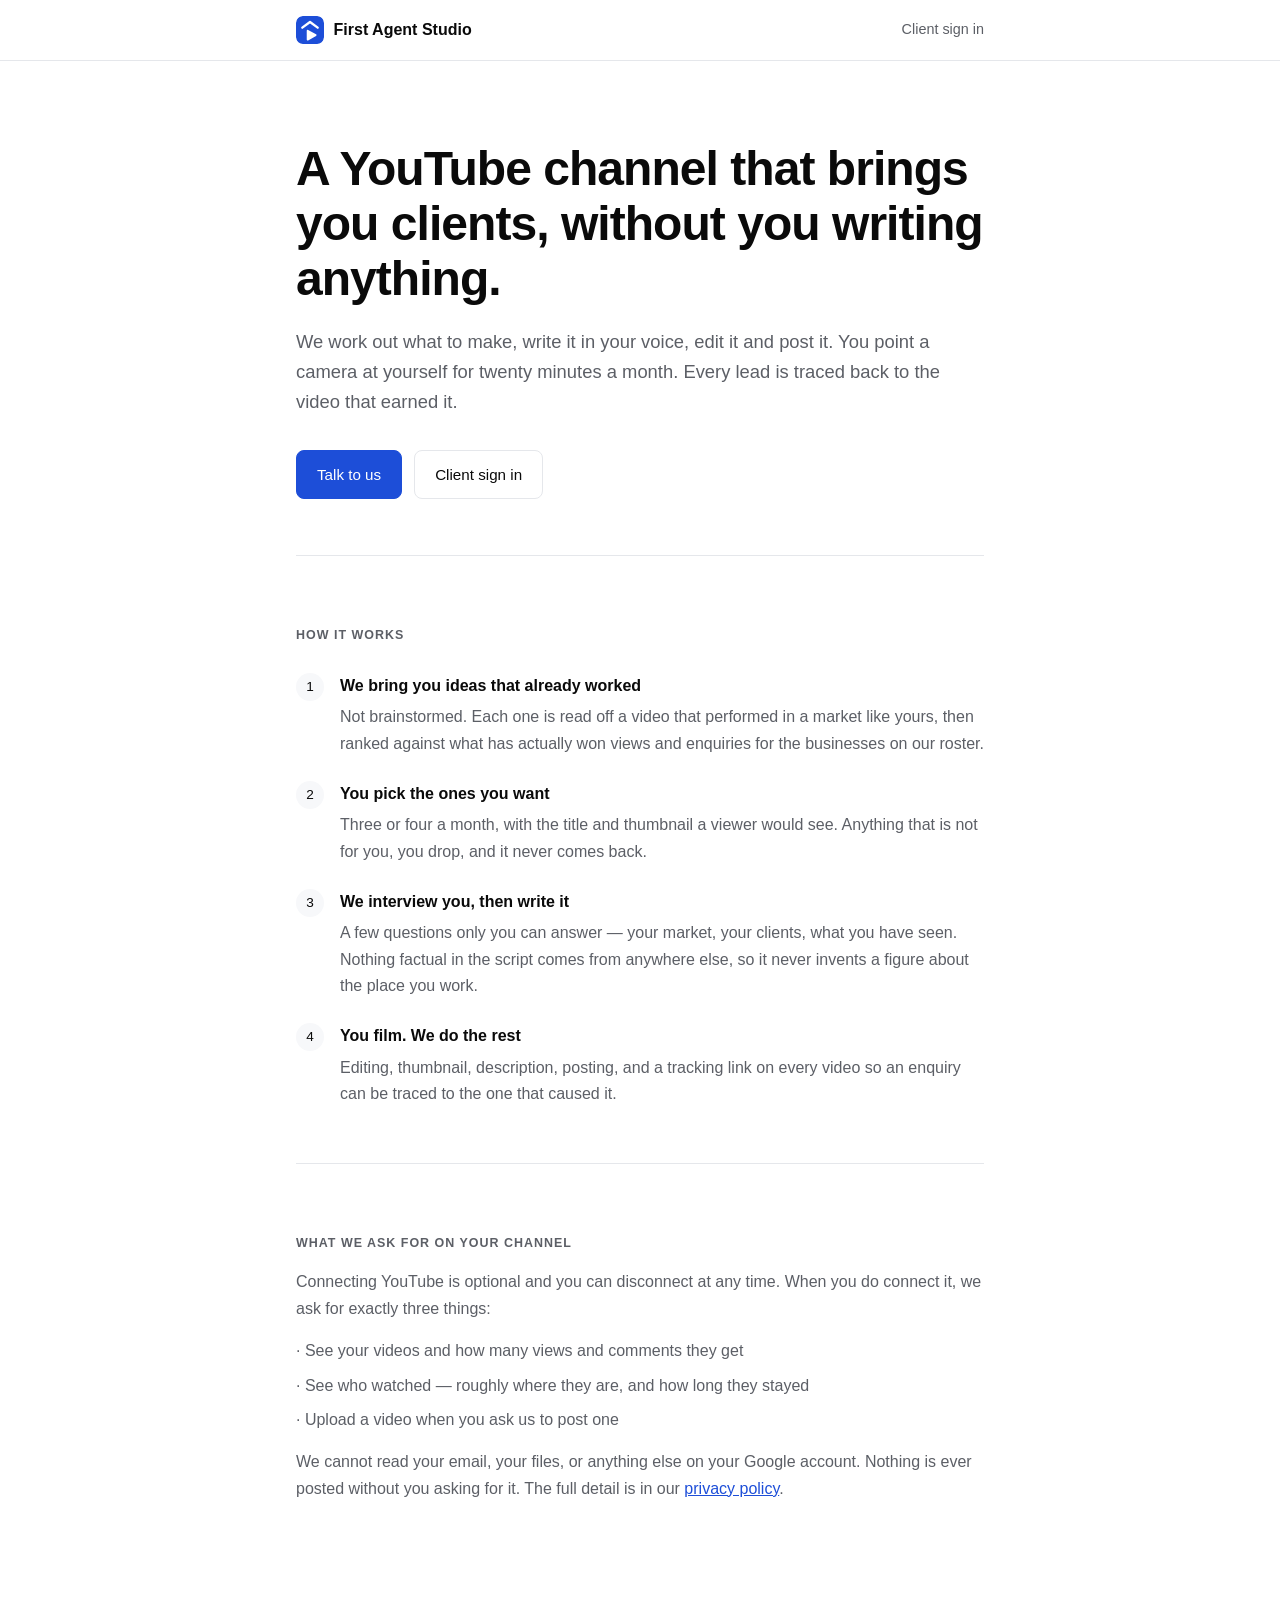
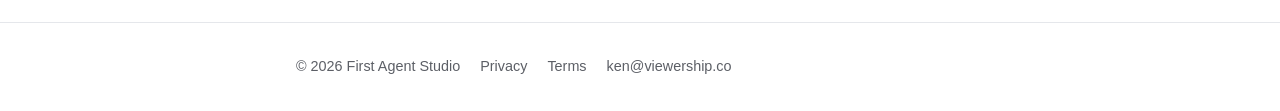
==== index.html @ 1d19e697 "A static site for the root domain, kept out of the app's deployment The app goes to app.firstagentst" ====
<!doctype html>
<html lang="en">
<head>
<meta charset="utf-8">
<meta name="viewport" content="width=device-width, initial-scale=1">
<title>First Agent Studio</title>
<meta name="description" content="YouTube production and lead attribution for local businesses. We work out what to make, write it in your voice, edit it and post it.">
<link rel="icon" href="logo.svg">
<link rel="stylesheet" href="styles.css">
</head>
<body>
<header><div class="wrap">
  <a class="brand" href="/"><img src="logo.svg" alt="">First Agent Studio</a>
  <nav><a href="https://app.firstagentstudio.com">Client sign in</a></nav>
</div></header>

<main class="wrap">
  <section>
    <h1>A YouTube channel that brings you clients, without you writing anything.</h1>
    <p class="lede">
      We work out what to make, write it in your voice, edit it and post it. You point a
      camera at yourself for twenty minutes a month. Every lead is traced back to the video
      that earned it.
    </p>
    <div class="actions">
      <a class="btn" href="mailto:ken@viewership.co?subject=First%20Agent%20Studio">Talk to us</a>
      <a class="btn ghost" href="https://app.firstagentstudio.com">Client sign in</a>
    </div>
  </section>

  <section>
    <p class="eyebrow">How it works</p>
    <ol class="steps">
      <li><span class="n">1</span><div>
        <strong>We bring you ideas that already worked</strong>
        <p>Not brainstormed. Each one is read off a video that performed in a market like
        yours, then ranked against what has actually won views and enquiries for the
        businesses on our roster.</p>
      </div></li>
      <li><span class="n">2</span><div>
        <strong>You pick the ones you want</strong>
        <p>Three or four a month, with the title and thumbnail a viewer would see. Anything
        that is not for you, you drop, and it never comes back.</p>
      </div></li>
      <li><span class="n">3</span><div>
        <strong>We interview you, then write it</strong>
        <p>A few questions only you can answer — your market, your clients, what you have
        seen. Nothing factual in the script comes from anywhere else, so it never invents a
        figure about the place you work.</p>
      </div></li>
      <li><span class="n">4</span><div>
        <strong>You film. We do the rest</strong>
        <p>Editing, thumbnail, description, posting, and a tracking link on every video so an
        enquiry can be traced to the one that caused it.</p>
      </div></li>
    </ol>
  </section>

  <section>
    <p class="eyebrow">What we ask for on your channel</p>
    <p>Connecting YouTube is optional and you can disconnect at any time. When you do connect
    it, we ask for exactly three things:</p>
    <ul class="plain">
      <li>See your videos and how many views and comments they get</li>
      <li>See who watched — roughly where they are, and how long they stayed</li>
      <li>Upload a video when you ask us to post one</li>
    </ul>
    <p>We cannot read your email, your files, or anything else on your Google account.
    Nothing is ever posted without you asking for it. The full detail is in our
    <a href="privacy.html">privacy policy</a>.</p>
  </section>
</main>

<footer><div class="wrap">
  <span>© 2026 First Agent Studio</span>
  <a href="privacy.html">Privacy</a>
  <a href="terms.html">Terms</a>
  <a href="mailto:ken@viewership.co">ken@viewership.co</a>
</div></footer>
</body>
</html>
---- styles.css ----
/*
  One stylesheet, no build step.

  This site exists to be live on a real domain quickly: Google will not verify the YouTube
  scopes against localhost, and a privacy policy that is not published is not a policy. Flat
  HTML deploys to GitHub Pages straight from the repository, so connecting a domain is a DNS
  record rather than a pipeline.
*/
:root {
  --bg: #ffffff;
  --fg: #0a0a0a;
  --muted: #5c5f66;
  --border: #e5e7eb;
  --surface: #f7f8fa;
  --accent: #1d4ed8;
}
@media (prefers-color-scheme: dark) {
  :root {
    --bg: #0b0c0e;
    --fg: #f4f5f7;
    --muted: #9ca3af;
    --border: #23262b;
    --surface: #131519;
    --accent: #6d92ff;
  }
}
* { box-sizing: border-box; }
body {
  margin: 0;
  background: var(--bg);
  color: var(--fg);
  font: 16px/1.65 -apple-system, BlinkMacSystemFont, "Segoe UI", Inter, Helvetica, Arial, sans-serif;
  -webkit-font-smoothing: antialiased;
}
a { color: var(--accent); }
code { font-size: 0.9em; background: var(--surface); padding: 0.1em 0.35em; border-radius: 4px; }
.wrap { max-width: 46rem; margin: 0 auto; padding: 0 1.5rem; }
.prose { max-width: 38rem; }

header { border-bottom: 1px solid var(--border); }
header .wrap { display: flex; align-items: center; gap: 0.75rem; padding-top: 1rem; padding-bottom: 1rem; }
.brand { display: flex; align-items: center; gap: 0.6rem; font-weight: 600; color: var(--fg); text-decoration: none; }
.brand img { width: 28px; height: 28px; border-radius: 7px; }
header nav { margin-left: auto; font-size: 0.9rem; }
header nav a { color: var(--muted); text-decoration: none; }
header nav a:hover { color: var(--fg); }

h1 { font-size: clamp(2rem, 5vw, 3rem); line-height: 1.15; letter-spacing: -0.02em; margin: 0; }
h2 { font-size: 1.15rem; margin: 2.5rem 0 0; }
.eyebrow { font-size: 0.78rem; font-weight: 600; letter-spacing: 0.08em; text-transform: uppercase; color: var(--muted); }
.lede { font-size: 1.15rem; color: var(--muted); margin: 1.25rem 0 0; }
p { color: var(--muted); }
.prose p, .prose li { color: var(--muted); }
.prose h2 + p { margin-top: 0.5rem; }

section { padding: 3.5rem 0; border-top: 1px solid var(--border); }
section:first-of-type { border-top: 0; padding-top: 5rem; }

.actions { display: flex; flex-wrap: wrap; gap: 0.75rem; margin-top: 2rem; }
.btn {
  display: inline-block; padding: 0.7rem 1.25rem; border-radius: 8px;
  font-size: 0.95rem; font-weight: 500; text-decoration: none;
  background: var(--accent); color: #fff; border: 1px solid var(--accent);
}
.btn.ghost { background: transparent; color: var(--fg); border-color: var(--border); }
.btn:hover { opacity: 0.9; }

ol.steps { list-style: none; padding: 0; margin: 1.75rem 0 0; }
ol.steps li { display: flex; gap: 1rem; margin-top: 1.5rem; }
ol.steps .n {
  flex: 0 0 1.75rem; height: 1.75rem; border-radius: 50%; background: var(--surface);
  display: grid; place-items: center; font-size: 0.85rem; font-weight: 500; color: var(--fg);
}
ol.steps strong { color: var(--fg); font-weight: 600; }
ol.steps p { margin: 0.3rem 0 0; }

ul.plain { list-style: none; padding: 0; }
ul.plain li { margin-top: 0.5rem; color: var(--muted); }
ul.plain li::before { content: "· "; }

footer { border-top: 1px solid var(--border); margin-top: 3rem; }
footer .wrap { display: flex; flex-wrap: wrap; gap: 0.4rem 1.25rem; padding: 2rem 1.5rem; font-size: 0.9rem; color: var(--muted); }
footer a { color: var(--muted); text-decoration: none; }
footer a:hover { color: var(--fg); }
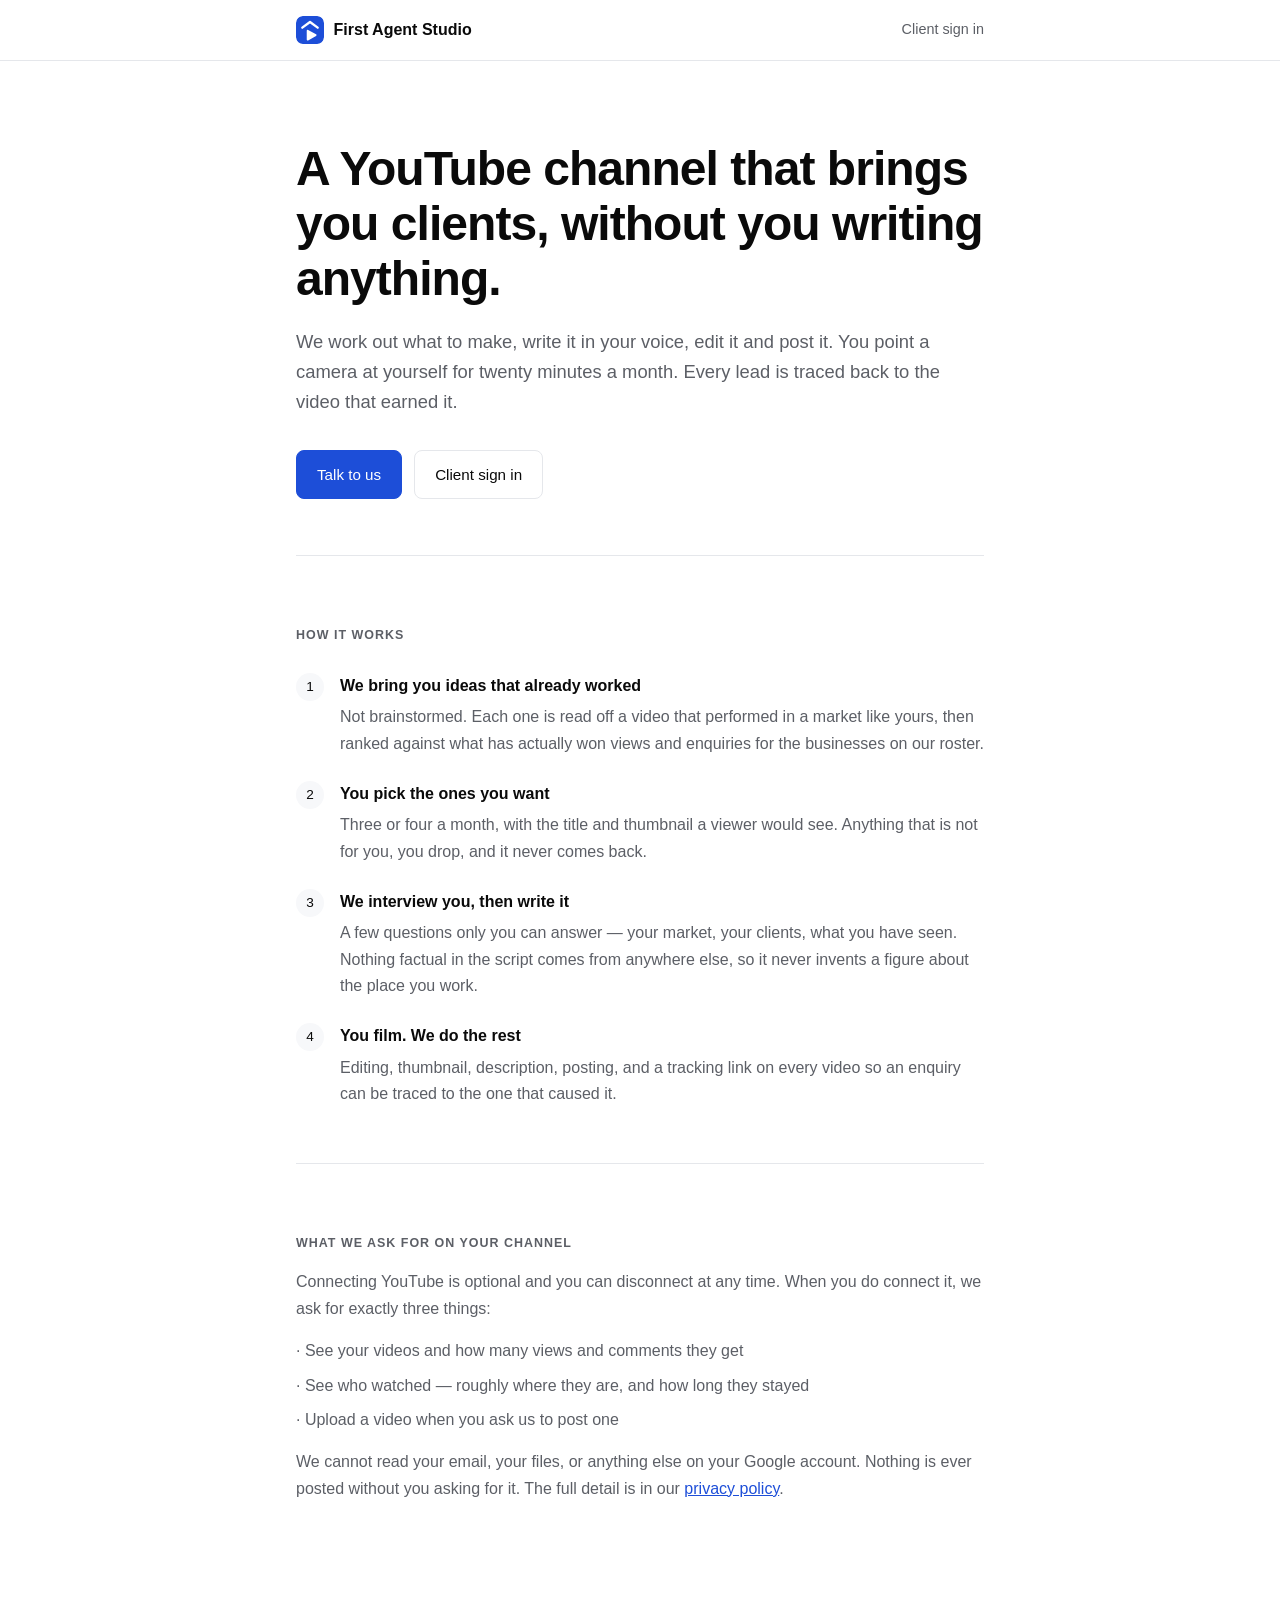
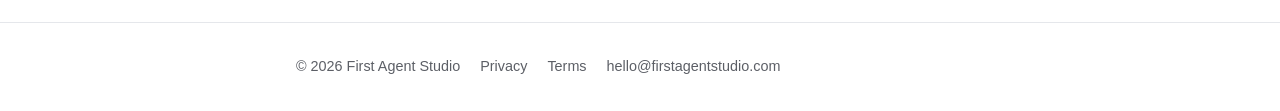
==== commit 2878e2a2: "Contact email: hello@firstagentstudio.com" ====
--- a/index.html
+++ b/index.html
@@ -23,7 +23,7 @@
       that earned it.
     </p>
     <div class="actions">
-      <a class="btn" href="mailto:ken@viewership.co?subject=First%20Agent%20Studio">Talk to us</a>
+      <a class="btn" href="mailto:hello@firstagentstudio.com?subject=First%20Agent%20Studio">Talk to us</a>
       <a class="btn ghost" href="https://app.firstagentstudio.com">Client sign in</a>
     </div>
   </section>
@@ -75,7 +75,7 @@
   <span>© 2026 First Agent Studio</span>
   <a href="privacy.html">Privacy</a>
   <a href="terms.html">Terms</a>
-  <a href="mailto:ken@viewership.co">ken@viewership.co</a>
+  <a href="mailto:hello@firstagentstudio.com">hello@firstagentstudio.com</a>
 </div></footer>
 </body>
 </html>
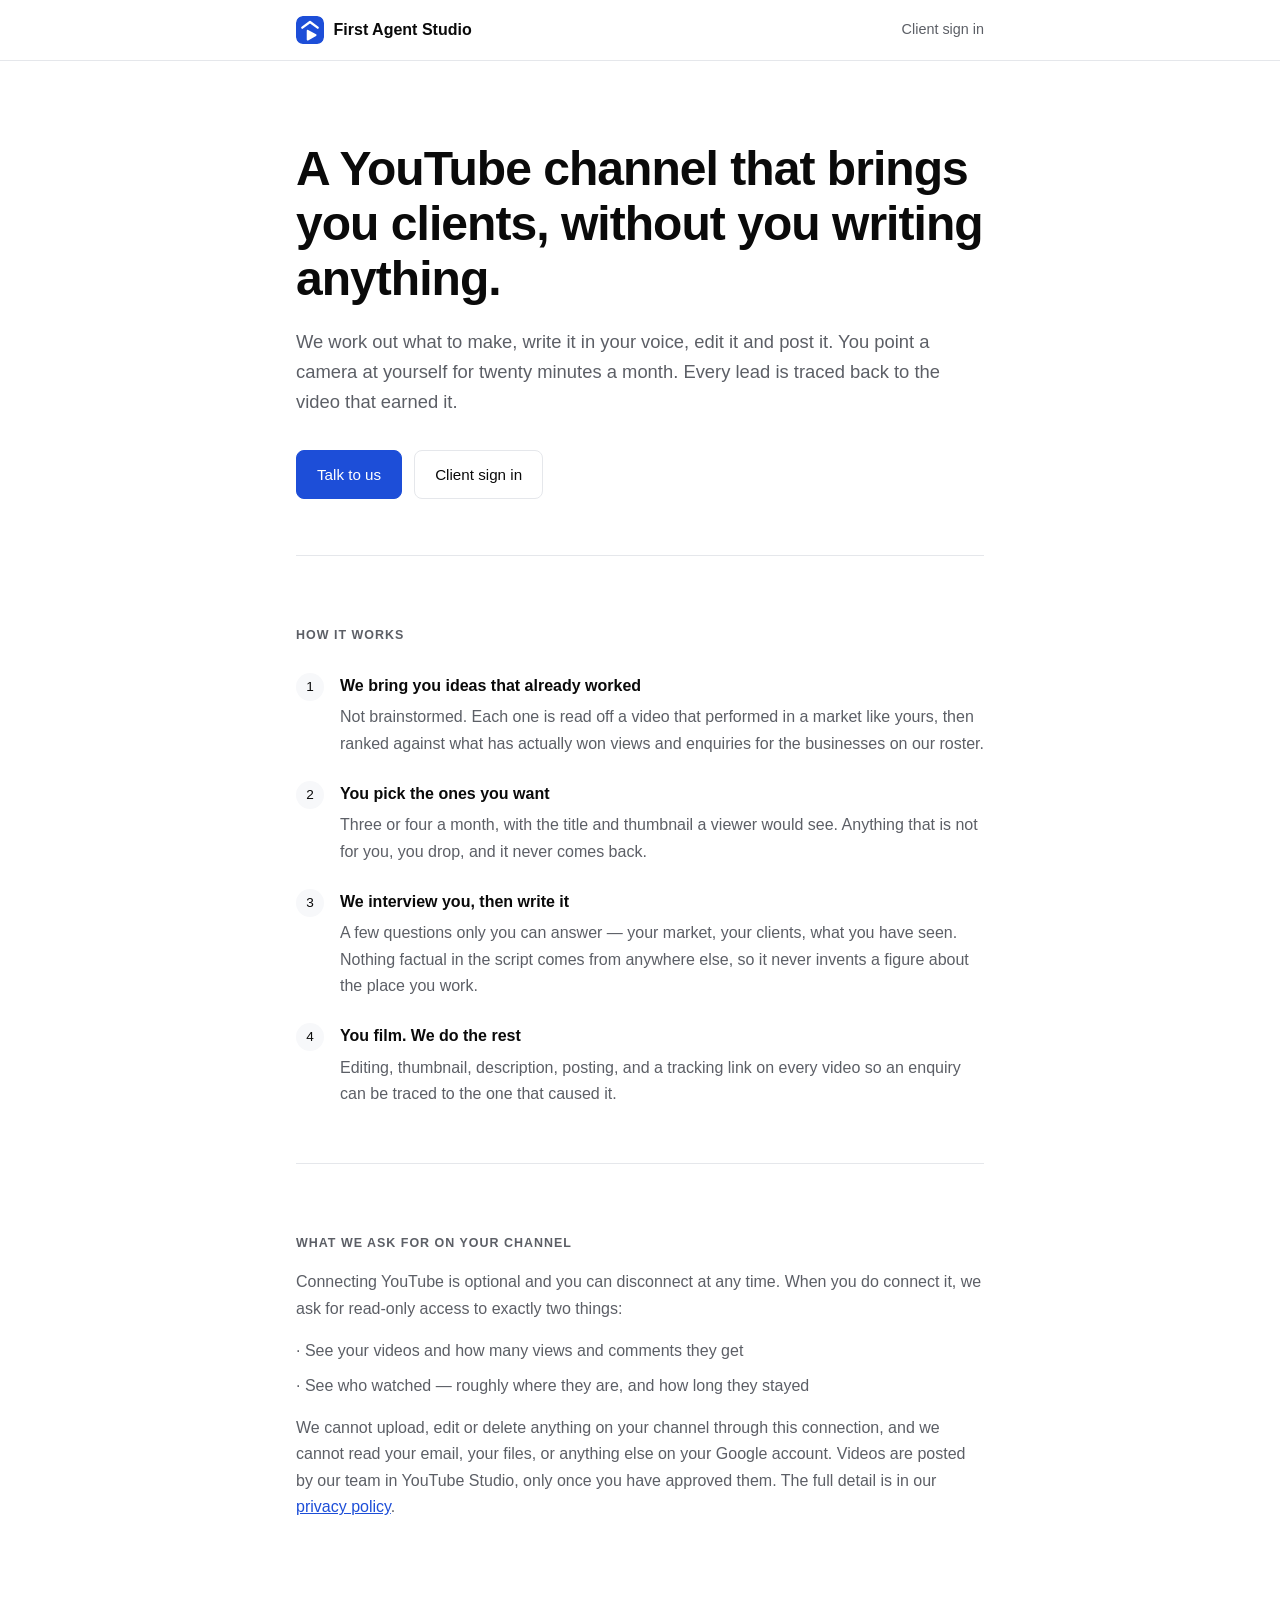
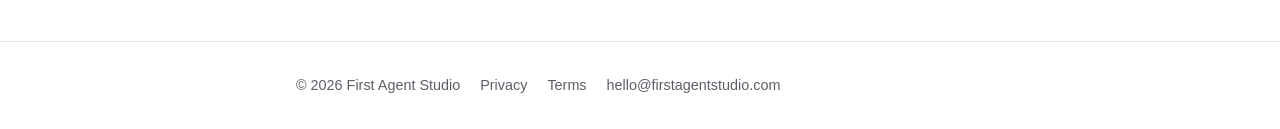
==== commit dd272956: "Site: read-only YouTube scopes only (no upload, no Drive), privacy covers enquirers, consent, proces" ====
--- a/index.html
+++ b/index.html
@@ -59,15 +59,15 @@
   <section>
     <p class="eyebrow">What we ask for on your channel</p>
     <p>Connecting YouTube is optional and you can disconnect at any time. When you do connect
-    it, we ask for exactly three things:</p>
+    it, we ask for read-only access to exactly two things:</p>
     <ul class="plain">
       <li>See your videos and how many views and comments they get</li>
       <li>See who watched — roughly where they are, and how long they stayed</li>
-      <li>Upload a video when you ask us to post one</li>
     </ul>
-    <p>We cannot read your email, your files, or anything else on your Google account.
-    Nothing is ever posted without you asking for it. The full detail is in our
-    <a href="privacy.html">privacy policy</a>.</p>
+    <p>We cannot upload, edit or delete anything on your channel through this connection, and
+    we cannot read your email, your files, or anything else on your Google account. Videos are
+    posted by our team in YouTube Studio, only once you have approved them. The full detail is
+    in our <a href="privacy.html">privacy policy</a>.</p>
   </section>
 </main>
 
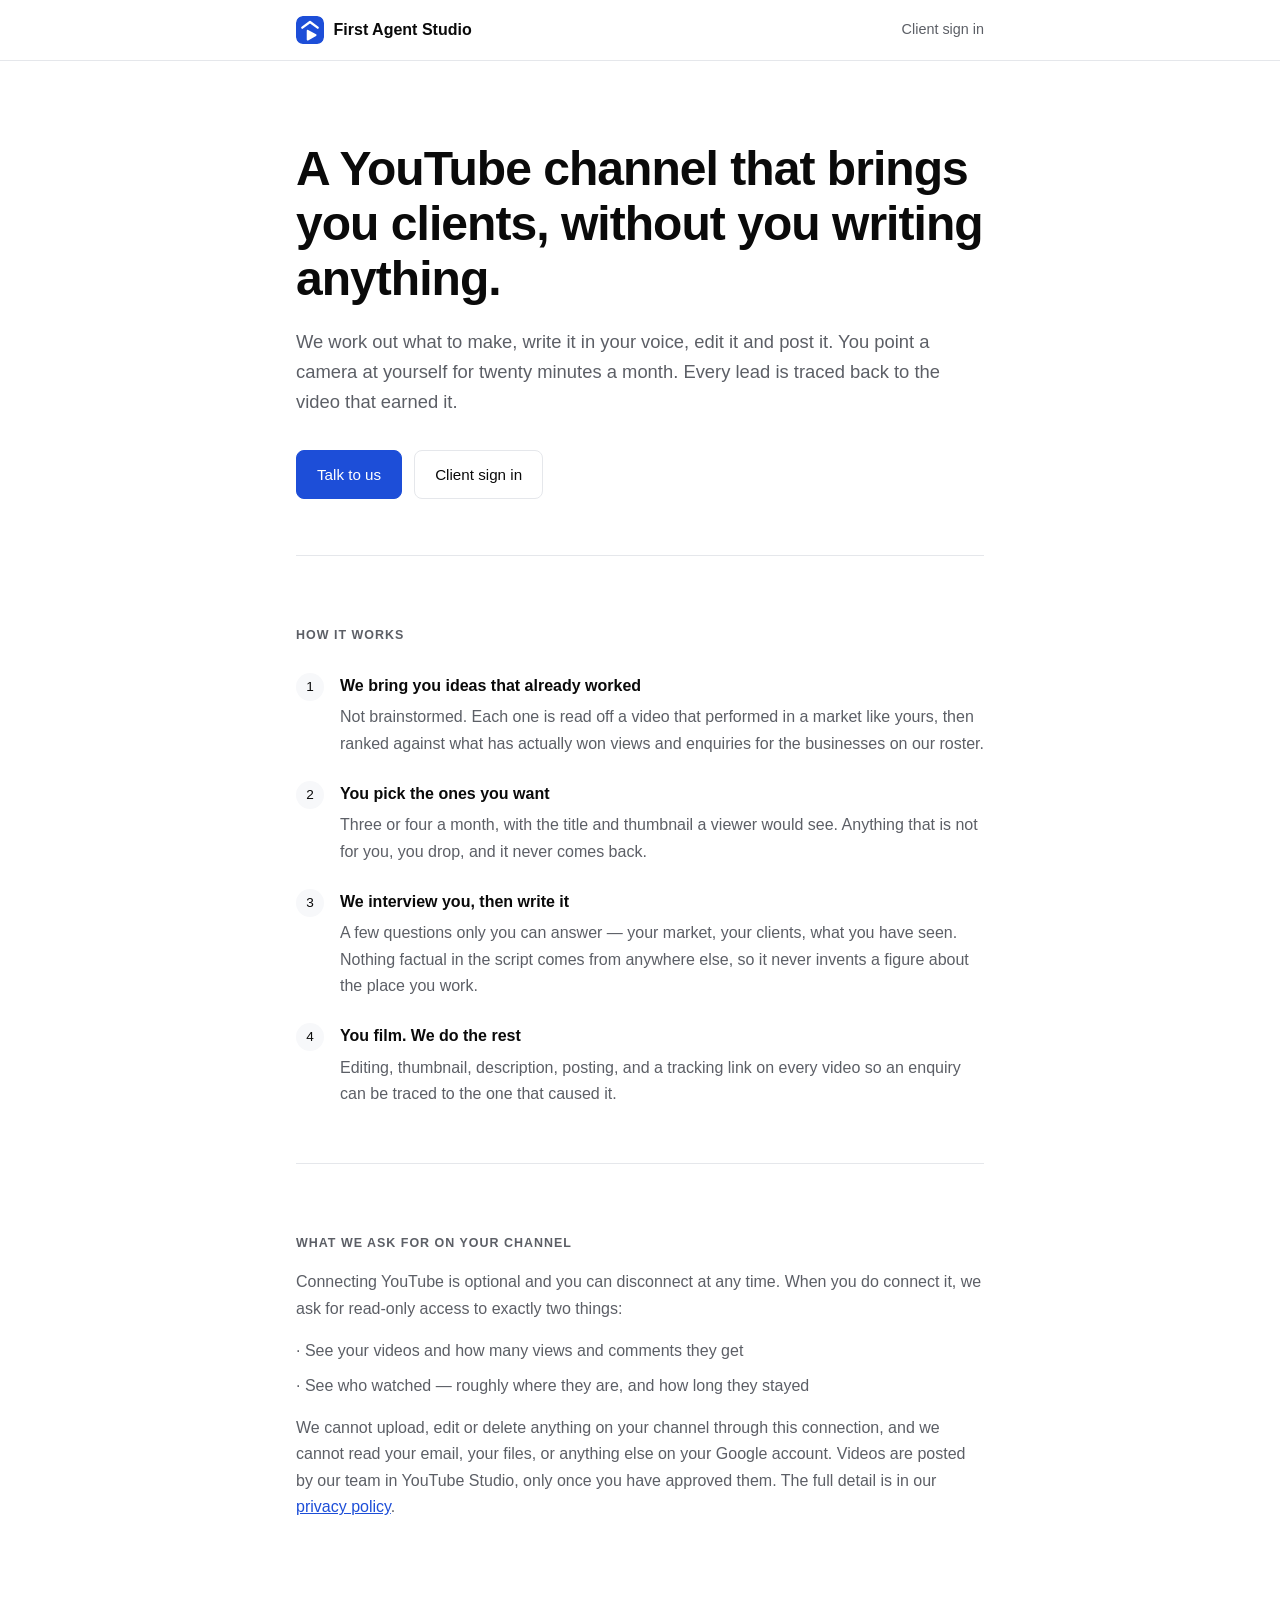
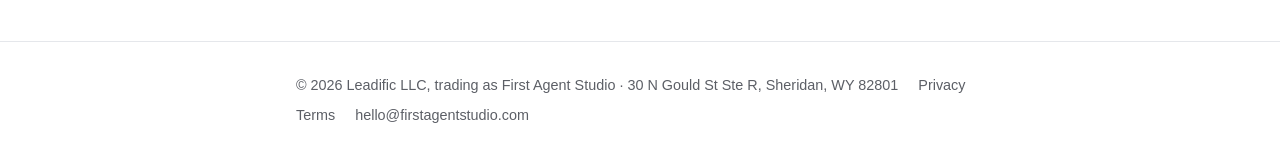
==== commit 5002a4e6: "SMS messaging section, SMS consent and mobile-data sentence, Leadific LLC trading as First Agent Stu" ====
--- a/index.html
+++ b/index.html
@@ -72,7 +72,7 @@
 </main>
 
 <footer><div class="wrap">
-  <span>© 2026 First Agent Studio</span>
+  <span>© 2026 Leadific LLC, trading as First Agent Studio · 30 N Gould St Ste R, Sheridan, WY 82801</span>
   <a href="privacy.html">Privacy</a>
   <a href="terms.html">Terms</a>
   <a href="mailto:hello@firstagentstudio.com">hello@firstagentstudio.com</a>
